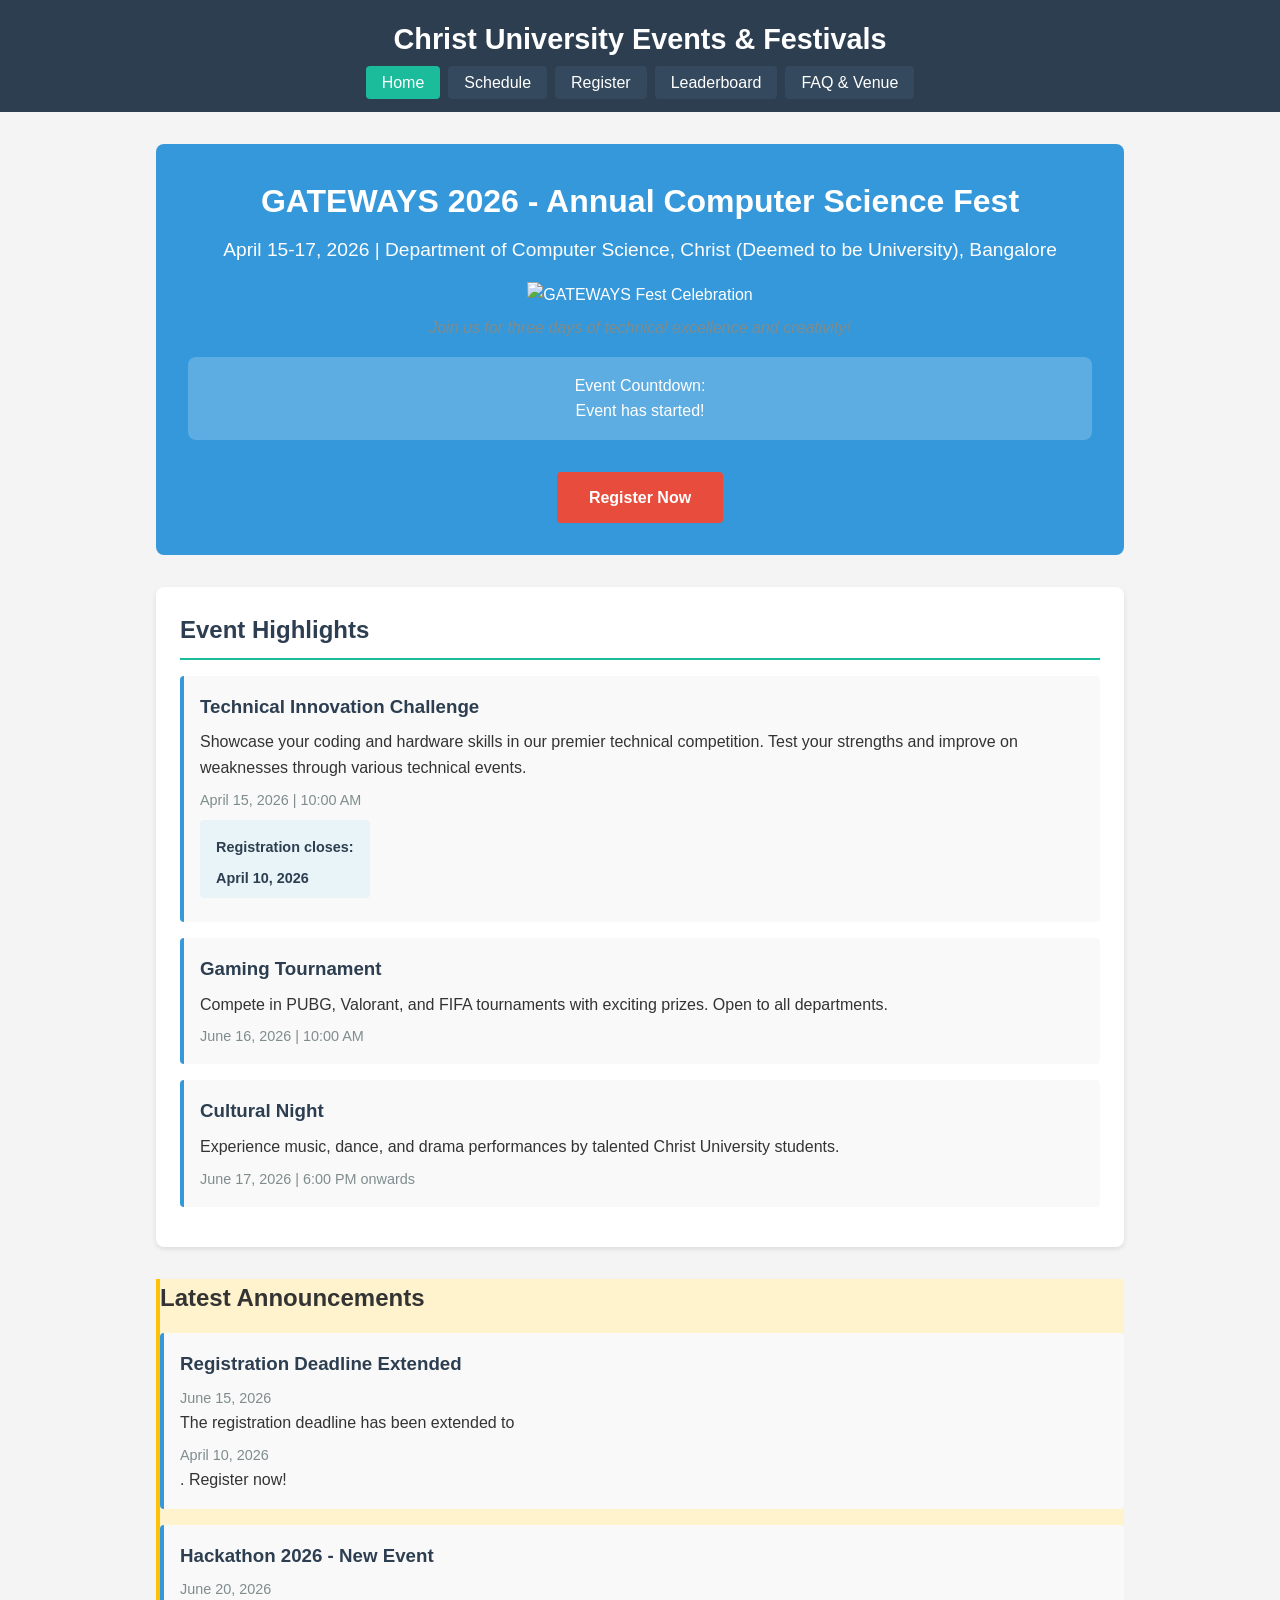
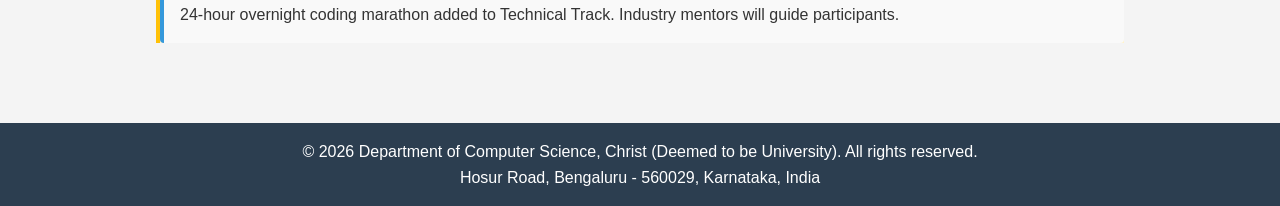
==== index.html @ 2c866b2e "added files for the website" ====
<!DOCTYPE html>
<html lang="en">
<head>
    <meta charset="UTF-8">
    <meta name="viewport" content="width=device-width, initial-scale=1.0">
    <title>Christ University Events - Home</title>
    <link rel="stylesheet" href="styles.css">
</head>
<body>
    <header>
        <h1>Christ University Events &amp; Festivals</h1>
        <nav>
            <ul>
                <li><a href="index.html" class="active">Home</a></li>
                <li><a href="schedule.html">Schedule</a></li>
                <li><a href="register.html">Register</a></li>
                <li><a href="leaderboard.html">Leaderboard</a></li>
                <li><a href="faq-venue.html">FAQ & Venue</a></li>
            </ul>
        </nav>
    </header>

    <main>
        <section class="hero">
            <h2>GATEWAYS 2026 - Annual Computer Science Fest</h2>
            <p class="event-date">
                <time datetime="2026-04-15">April 15-17, 2026</time>
                | Department of Computer Science, Christ (Deemed to be University), Bangalore
            </p>
            <figure>
                <img src="placeholder-hero.jpg" alt="GATEWAYS Fest Celebration">
                <figcaption>Join us for three days of technical excellence and creativity!</figcaption>
            </figure>
            <div class="countdown-container">
                <p>Event Countdown:</p>
                <time id="event-countdown" datetime="2026-04-15T09:00:00">
                    <span class="days-display">0</span> days
                    <span class="hours-display">0</span> hours
                    <span class="minutes-display">0</span> minutes
                    <span class="seconds-display">0</span> seconds
                </time>
            </div>
            <a href="register.html" class="cta-button">Register Now</a>
        </section>

        <section class="highlights">
            <h2>Event Highlights</h2>
            <article>
                <h3>Technical Innovation Challenge</h3>
                <p>Showcase your coding and hardware skills in our premier technical competition. Test your strengths and improve on weaknesses through various technical events.</p>
                <time datetime="2026-04-15T10:00">April 15, 2026 | 10:00 AM</time>
                <div class="countdown-inline">
                    <time datetime="2026-04-15T10:00">Registration closes: <time datetime="2026-04-10">April 10, 2026</time></time>
                </div>
            </article>
            <article>
                <h3>Gaming Tournament</h3>
                <p>Compete in PUBG, Valorant, and FIFA tournaments with exciting prizes. Open to all departments.</p>
                <time datetime="2026-06-16T10:00">June 16, 2026 | 10:00 AM</time>
            </article>
            <article>
                <h3>Cultural Night</h3>
                <p>Experience music, dance, and drama performances by talented Christ University students.</p>
                <time datetime="2026-06-17T18:00">June 17, 2026 | 6:00 PM onwards</time>
            </article>
        </section>

        <aside class="announcements">
            <h2>Latest Announcements</h2>
            <article>
                <h3>Registration Deadline Extended</h3>
                <time datetime="2026-06-25">June 15, 2026</time>
                <p>The registration deadline has been extended to <time datetime="2026-04-10">April 10, 2026</time>. Register now!</p>
            </article>
            <article>
                <h3>Hackathon 2026 - New Event</h3>
                <time datetime="2026-03-20">June 20, 2026</time>
                <p>24-hour overnight coding marathon added to Technical Track. Industry mentors will guide participants.</p>
            </article>
        </aside>
    </main>

    <footer>
        <p>&copy; 2026 Department of Computer Science, Christ (Deemed to be University). All rights reserved.</p>
        <p>Hosur Road, Bengaluru - 560029, Karnataka, India</p>
    </footer>

    <script>
        const countdownDate = new Date("2026-04-15T09:00:00").getTime();
        const countdownElement = document.getElementById("event-countdown");
        
        function updateCountdown() {
            const now = new Date().getTime();
            const distance = countdownDate - now;
            
            if (distance > 0) {
                const days = Math.floor(distance / (1000 * 60 * 60 * 24));
                const hours = Math.floor((distance % (1000 * 60 * 60 * 24)) / (1000 * 60 * 60));
                const minutes = Math.floor((distance % (1000 * 60 * 60)) / (1000 * 60));
                const seconds = Math.floor((distance % (1000 * 60)) / 1000);
                
                countdownElement.querySelector(".days-display").textContent = days;
                countdownElement.querySelector(".hours-display").textContent = hours;
                countdownElement.querySelector(".minutes-display").textContent = minutes;
                countdownElement.querySelector(".seconds-display").textContent = seconds;
            } else {
                countdownElement.innerHTML = "Event has started!";
            }
        }
        
        updateCountdown();
        setInterval(updateCountdown, 1000);
    </script>
</body>
</html>
---- styles.css ----
/* Global Reset */
* {
    box-sizing: border-box;
    margin: 0;
    padding: 0;
}

/* Base Styles */
body {
    font-family: Arial, Helvetica, sans-serif;
    line-height: 1.6;
    color: #333;
    background-color: #f4f4f4;
}

/* Header Styles */
header {
    background-color: #2c3e50;
    color: #fff;
    padding: 1rem;
    text-align: center;
}

header h1 {
    margin-bottom: 0.5rem;
    font-size: 1.8rem;
}

/* Navigation Bar */
nav ul {
    list-style: none;
    display: flex;
    flex-wrap: wrap;
    justify-content: center;
    gap: 0.5rem;
}

nav a {
    color: #fff;
    text-decoration: none;
    padding: 0.5rem 1rem;
    background-color: #34495e;
    border-radius: 4px;
    transition: background-color 0.3s;
}

nav a:hover,
nav a.active {
    background-color: #1abc9c;
}

/* Main Content */
main {
    max-width: 1000px;
    margin: 2rem auto;
    padding: 0 1rem;
}

/* Hero Section */
.hero {
    background-color: #3498db;
    color: #fff;
    padding: 2rem;
    text-align: center;
    border-radius: 8px;
    margin-bottom: 2rem;
}

.hero h2 {
    font-size: 2rem;
    margin-bottom: 0.5rem;
}

.hero .event-date {
    font-size: 1.2rem;
    margin-bottom: 1rem;
}

.hero figure {
    margin: 1rem 0;
}

.hero figcaption {
    font-style: italic;
    margin-top: 0.5rem;
}

.countdown-container {
    background-color: rgba(255, 255, 255, 0.2);
    padding: 1rem;
    border-radius: 8px;
    margin: 1rem 0;
}

.countdown-inline {
    background-color: #e8f4f8;
    padding: 0.5rem 1rem;
    border-radius: 4px;
    margin: 0.5rem 0;
    display: inline-block;
}

.countdown-inline time {
    font-weight: bold;
    color: #2c3e50;
}

.countdown-inline .days,
.countdown-inline .hours,
.countdown-inline .minutes,
.countdown-inline .seconds {
    font-weight: bold;
    color: #e74c3c;
}

.cta-button {
    display: inline-block;
    background-color: #e74c3c;
    color: #fff;
    padding: 0.8rem 2rem;
    text-decoration: none;
    border-radius: 4px;
    font-weight: bold;
    margin-top: 1rem;
}

.cta-button:hover {
    background-color: #c0392b;
}

/* Highlights Section */
.highlights,
.track,
.leaderboard-section,
.faq-section,
.venue-section {
    background-color: #fff;
    padding: 1.5rem;
    margin-bottom: 2rem;
    border-radius: 8px;
    box-shadow: 0 2px 5px rgba(0, 0, 0, 0.1);
}

.highlights h2,
.track h2,
.leaderboard-section h3,
.faq-section h2,
.venue-section h2 {
    color: #2c3e50;
    margin-bottom: 1rem;
    border-bottom: 2px solid #1abc9c;
    padding-bottom: 0.5rem;
}

.track h2 {
    margin-top: 1rem;
}

.track:first-of-type h2 {
    margin-top: 0;
}

article {
    background-color: #f9f9f9;
    padding: 1rem;
    margin: 1rem 0;
    border-left: 4px solid #3498db;
    border-radius: 4px;
}

article h3 {
    color: #2c3e50;
    margin-bottom: 0.5rem;
}

article time {
    display: block;
    color: #7f8c8d;
    font-size: 0.9rem;
    margin-top: 0.5rem;
}

/* Progress/Meter Styles */
.progress-container {
    margin-top: 1rem;
}

.progress-container label,
.progress-container data {
    display: block;
    margin-bottom: 0.25rem;
}

/* Announcements Sidebar */
.announcements {
    background-color: #fff3cd;
    border-left: 4px solid #ffc107;
}

/* Registration Form */
.registration-form {
    background-color: #fff;
    padding: 2rem;
    border-radius: 8px;
    box-shadow: 0 2px 5px rgba(0, 0, 0, 0.1);
}

fieldset {
    border: 1px solid #ddd;
    border-radius: 4px;
    padding: 1.5rem;
    margin-bottom: 1.5rem;
}

legend {
    font-weight: bold;
    color: #2c3e50;
    padding: 0 0.5rem;
}

.form-group {
    margin-bottom: 1rem;
}

.form-group label {
    display: block;
    margin-bottom: 0.3rem;
    font-weight: bold;
}

.form-group input,
.form-group select,
.form-group textarea {
    width: 100%;
    padding: 0.5rem;
    border: 1px solid #ddd;
    border-radius: 4px;
    font-family: inherit;
}

.form-group input:focus,
.form-group select:focus,
.form-group textarea:focus {
    outline: none;
    border-color: #3498db;
}

.checkbox-group {
    display: flex;
    flex-wrap: wrap;
    gap: 1rem;
    align-items: center;
}

.checkbox-group input[type="checkbox"] {
    width: auto;
}

.checkbox-group label {
    margin-bottom: 0;
    font-weight: normal;
}

.form-actions {
    display: flex;
    gap: 1rem;
    justify-content: flex-start;
}

.form-actions button {
    padding: 0.6rem 1.5rem;
    border: none;
    border-radius: 4px;
    cursor: pointer;
    font-weight: bold;
}

.form-actions button[type="submit"] {
    background-color: #27ae60;
    color: #fff;
}

.form-actions button[type="reset"] {
    background-color: #95a5a6;
    color: #fff;
}

.form-actions button:hover {
    opacity: 0.9;
}

/* Tables */
table {
    width: 100%;
    border-collapse: collapse;
    margin: 1rem 0;
}

thead {
    background-color: #2c3e50;
    color: #fff;
}

th,
td {
    padding: 0.75rem;
    text-align: left;
    border: 1px solid #ddd;
}

tbody tr:nth-child(even) {
    background-color: #f9f9f9;
}

tbody tr:hover {
    background-color: #f1f1f1;
}

tfoot {
    background-color: #ecf0f1;
    font-weight: bold;
}

/* FAQ Section */
details {
    border: 1px solid #ddd;
    border-radius: 4px;
    padding: 1rem;
    margin: 0.5rem 0;
    background-color: #f9f9f9;
}

summary {
    font-weight: bold;
    color: #2c3e50;
    cursor: pointer;
}

summary:hover {
    color: #3498db;
}

details[open] summary {
    color: #3498db;
}

details article {
    margin-top: 0.5rem;
    padding: 0;
    border: none;
    background-color: transparent;
}

/* Venue Section */
.venue-section address {
    background-color: #e8f4f8;
    padding: 1rem;
    border-radius: 4px;
    margin: 1rem 0;
}

.venue-section iframe {
    width: 100%;
    border-radius: 4px;
    margin: 1rem 0;
}

figure {
    margin: 1rem 0;
}

figcaption {
    font-style: italic;
    color: #7f8c8d;
    margin-top: 0.5rem;
}

/* Dialog Styles */
dialog {
    border: none;
    border-radius: 8px;
    padding: 2rem;
    box-shadow: 0 4px 10px rgba(0, 0, 0, 0.3);
}

dialog button {
    margin-top: 1rem;
    padding: 0.5rem 1rem;
    background-color: #3498db;
    color: #fff;
    border: none;
    border-radius: 4px;
    cursor: pointer;
}

/* Footer */
footer {
    background-color: #2c3e50;
    color: #fff;
    text-align: center;
    padding: 1rem;
    margin-top: 2rem;
}

/* Responsive Design */
@media (max-width: 768px) {
    nav ul {
        flex-direction: column;
        align-items: center;
    }

    .hero h2 {
        font-size: 1.5rem;
    }

    .form-actions {
        flex-direction: column;
    }

    .countdown-container time {
        font-size: 1.2rem;
    }
}

/* Full page layout */
html, body {
    min-height: 100%;
}

body {
    display: flex;
    flex-direction: column;
}

main {
    flex: 1;
}

/* Utility Classes */
.container {
    max-width: 1000px;
    margin: 0 auto;
    padding: 0 1rem;
}
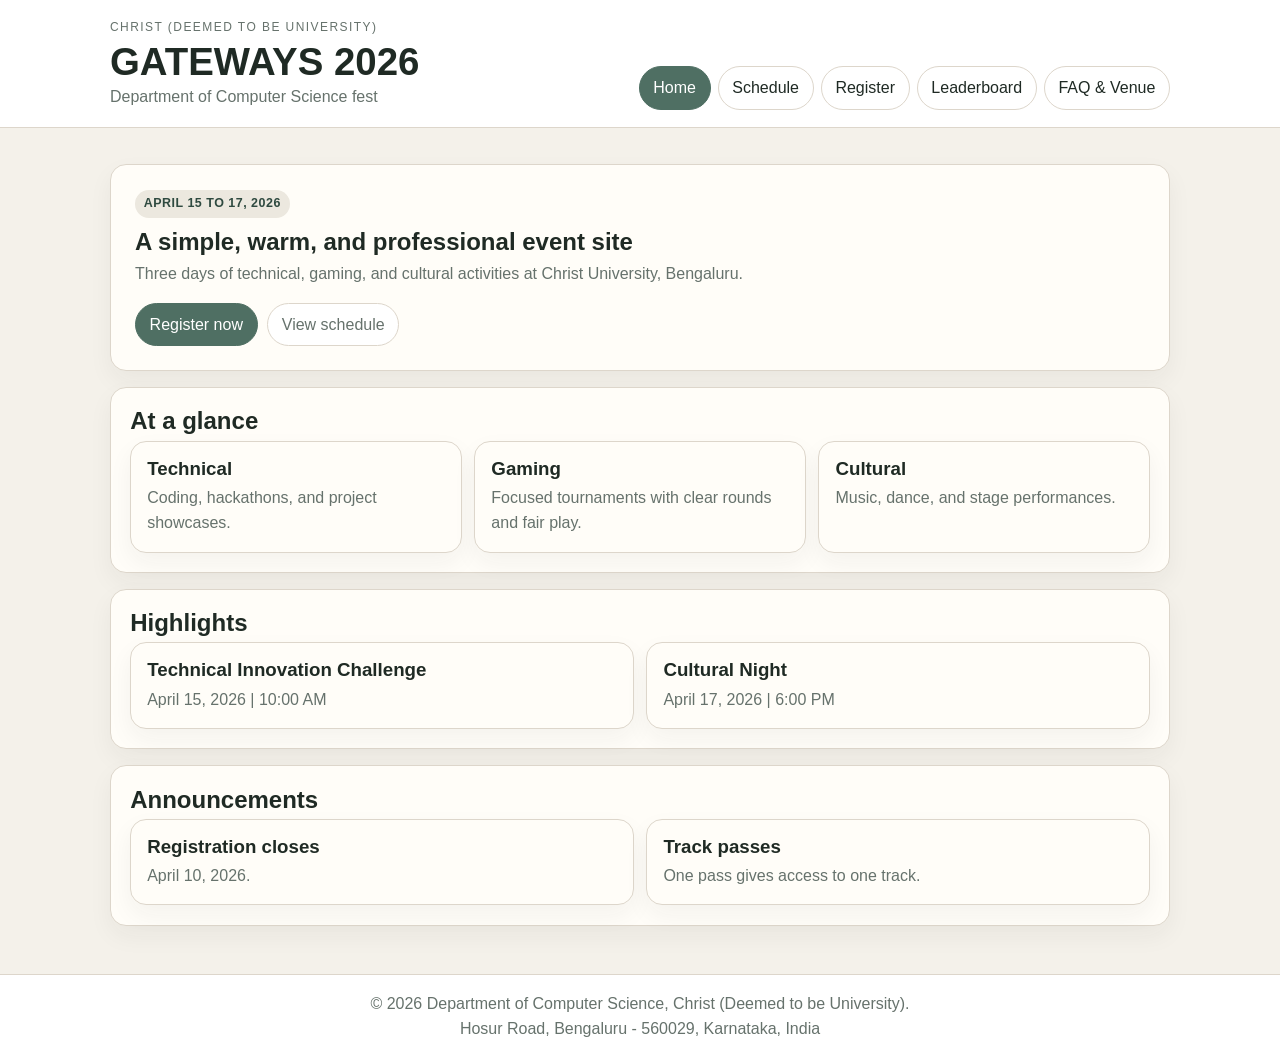
==== commit f3b04086: "updated the website making it look more minimalist" ====
--- a/index.html
+++ b/index.html
@@ -1,115 +1,64 @@
-<!DOCTYPE html>
+<!doctype html>
 <html lang="en">
 <head>
-    <meta charset="UTF-8">
-    <meta name="viewport" content="width=device-width, initial-scale=1.0">
-    <title>Christ University Events - Home</title>
-    <link rel="stylesheet" href="styles.css">
+  <meta charset="UTF-8" />
+  <meta name="viewport" content="width=device-width, initial-scale=1.0" />
+  <title>Christ University Events - Home</title>
+  <link rel="stylesheet" href="styles.css" />
 </head>
 <body>
-    <header>
-        <h1>Christ University Events &amp; Festivals</h1>
-        <nav>
-            <ul>
-                <li><a href="index.html" class="active">Home</a></li>
-                <li><a href="schedule.html">Schedule</a></li>
-                <li><a href="register.html">Register</a></li>
-                <li><a href="leaderboard.html">Leaderboard</a></li>
-                <li><a href="faq-venue.html">FAQ & Venue</a></li>
-            </ul>
-        </nav>
-    </header>
+  <header class="site-header">
+    <div class="wrap top">
+      <div>
+        <p class="eyebrow">Christ (Deemed to be University)</p>
+        <h1>GATEWAYS 2026</h1>
+        <p class="sub">Department of Computer Science fest</p>
+      </div>
+      <nav class="nav">
+        <a class="active" href="index.html">Home</a><a href="schedule.html">Schedule</a><a href="register.html">Register</a><a href="leaderboard.html">Leaderboard</a><a href="faq-venue.html">FAQ &amp; Venue</a>
+      </nav>
+    </div>
+  </header>
 
-    <main>
-        <section class="hero">
-            <h2>GATEWAYS 2026 - Annual Computer Science Fest</h2>
-            <p class="event-date">
-                <time datetime="2026-04-15">April 15-17, 2026</time>
-                | Department of Computer Science, Christ (Deemed to be University), Bangalore
-            </p>
-            <figure>
-                <img src="placeholder-hero.jpg" alt="GATEWAYS Fest Celebration">
-                <figcaption>Join us for three days of technical excellence and creativity!</figcaption>
-            </figure>
-            <div class="countdown-container">
-                <p>Event Countdown:</p>
-                <time id="event-countdown" datetime="2026-04-15T09:00:00">
-                    <span class="days-display">0</span> days
-                    <span class="hours-display">0</span> hours
-                    <span class="minutes-display">0</span> minutes
-                    <span class="seconds-display">0</span> seconds
-                </time>
-            </div>
-            <a href="register.html" class="cta-button">Register Now</a>
-        </section>
+  <main class="wrap">
+    <section class="hero section">
+      <span class="tag">April 15 to 17, 2026</span>
+      <h2>A simple, warm, and professional event site</h2>
+      <p>Three days of technical, gaming, and cultural activities at Christ University, Bengaluru.</p>
+      <p class="actions"><a class="btn primary" href="register.html">Register now</a><a class="btn" href="schedule.html">View schedule</a></p>
+    </section>
 
-        <section class="highlights">
-            <h2>Event Highlights</h2>
-            <article>
-                <h3>Technical Innovation Challenge</h3>
-                <p>Showcase your coding and hardware skills in our premier technical competition. Test your strengths and improve on weaknesses through various technical events.</p>
-                <time datetime="2026-04-15T10:00">April 15, 2026 | 10:00 AM</time>
-                <div class="countdown-inline">
-                    <time datetime="2026-04-15T10:00">Registration closes: <time datetime="2026-04-10">April 10, 2026</time></time>
-                </div>
-            </article>
-            <article>
-                <h3>Gaming Tournament</h3>
-                <p>Compete in PUBG, Valorant, and FIFA tournaments with exciting prizes. Open to all departments.</p>
-                <time datetime="2026-06-16T10:00">June 16, 2026 | 10:00 AM</time>
-            </article>
-            <article>
-                <h3>Cultural Night</h3>
-                <p>Experience music, dance, and drama performances by talented Christ University students.</p>
-                <time datetime="2026-06-17T18:00">June 17, 2026 | 6:00 PM onwards</time>
-            </article>
-        </section>
+    <section class="section">
+      <h2>At a glance</h2>
+      <div class="grid">
+        <article class="card"><h3>Technical</h3><p>Coding, hackathons, and project showcases.</p></article>
+        <article class="card"><h3>Gaming</h3><p>Focused tournaments with clear rounds and fair play.</p></article>
+        <article class="card"><h3>Cultural</h3><p>Music, dance, and stage performances.</p></article>
+      </div>
+    </section>
 
-        <aside class="announcements">
-            <h2>Latest Announcements</h2>
-            <article>
-                <h3>Registration Deadline Extended</h3>
-                <time datetime="2026-06-25">June 15, 2026</time>
-                <p>The registration deadline has been extended to <time datetime="2026-04-10">April 10, 2026</time>. Register now!</p>
-            </article>
-            <article>
-                <h3>Hackathon 2026 - New Event</h3>
-                <time datetime="2026-03-20">June 20, 2026</time>
-                <p>24-hour overnight coding marathon added to Technical Track. Industry mentors will guide participants.</p>
-            </article>
-        </aside>
-    </main>
+    <section class="section">
+      <h2>Highlights</h2>
+      <div class="grid">
+        <article class="card"><h3>Technical Innovation Challenge</h3><p>April 15, 2026 | 10:00 AM</p></article>
+        <article class="card"><h3>Cultural Night</h3><p>April 17, 2026 | 6:00 PM</p></article>
+      </div>
+    </section>
 
-    <footer>
-        <p>&copy; 2026 Department of Computer Science, Christ (Deemed to be University). All rights reserved.</p>
-        <p>Hosur Road, Bengaluru - 560029, Karnataka, India</p>
-    </footer>
+    <section class="section">
+      <h2>Announcements</h2>
+      <div class="grid">
+        <article class="card"><h3>Registration closes</h3><p>April 10, 2026.</p></article>
+        <article class="card"><h3>Track passes</h3><p>One pass gives access to one track.</p></article>
+      </div>
+    </section>
+  </main>
 
-    <script>
-        const countdownDate = new Date("2026-04-15T09:00:00").getTime();
-        const countdownElement = document.getElementById("event-countdown");
-        
-        function updateCountdown() {
-            const now = new Date().getTime();
-            const distance = countdownDate - now;
-            
-            if (distance > 0) {
-                const days = Math.floor(distance / (1000 * 60 * 60 * 24));
-                const hours = Math.floor((distance % (1000 * 60 * 60 * 24)) / (1000 * 60 * 60));
-                const minutes = Math.floor((distance % (1000 * 60 * 60)) / (1000 * 60));
-                const seconds = Math.floor((distance % (1000 * 60)) / 1000);
-                
-                countdownElement.querySelector(".days-display").textContent = days;
-                countdownElement.querySelector(".hours-display").textContent = hours;
-                countdownElement.querySelector(".minutes-display").textContent = minutes;
-                countdownElement.querySelector(".seconds-display").textContent = seconds;
-            } else {
-                countdownElement.innerHTML = "Event has started!";
-            }
-        }
-        
-        updateCountdown();
-        setInterval(updateCountdown, 1000);
-    </script>
+  <footer class="site-footer">
+    <div class="wrap">
+      <p>&copy; 2026 Department of Computer Science, Christ (Deemed to be University).</p>
+      <p>Hosur Road, Bengaluru - 560029, Karnataka, India</p>
+    </div>
+  </footer>
 </body>
-</html>+</html>
--- a/styles.css
+++ b/styles.css
@@ -1,444 +1,49 @@
-/* Global Reset */
-* {
-    box-sizing: border-box;
-    margin: 0;
-    padding: 0;
+:root{
+  --bg:#f4f1ea;
+  --card:#fffdf8;
+  --text:#1f2a24;
+  --muted:#66726c;
+  --line:#ddd6cb;
+  --accent:#4f6f63;
+  --accent2:#2f4a40;
 }
-
-/* Base Styles */
-body {
-    font-family: Arial, Helvetica, sans-serif;
-    line-height: 1.6;
-    color: #333;
-    background-color: #f4f4f4;
-}
-
-/* Header Styles */
-header {
-    background-color: #2c3e50;
-    color: #fff;
-    padding: 1rem;
-    text-align: center;
-}
-
-header h1 {
-    margin-bottom: 0.5rem;
-    font-size: 1.8rem;
-}
-
-/* Navigation Bar */
-nav ul {
-    list-style: none;
-    display: flex;
-    flex-wrap: wrap;
-    justify-content: center;
-    gap: 0.5rem;
-}
-
-nav a {
-    color: #fff;
-    text-decoration: none;
-    padding: 0.5rem 1rem;
-    background-color: #34495e;
-    border-radius: 4px;
-    transition: background-color 0.3s;
-}
-
-nav a:hover,
-nav a.active {
-    background-color: #1abc9c;
-}
-
-/* Main Content */
-main {
-    max-width: 1000px;
-    margin: 2rem auto;
-    padding: 0 1rem;
-}
-
-/* Hero Section */
-.hero {
-    background-color: #3498db;
-    color: #fff;
-    padding: 2rem;
-    text-align: center;
-    border-radius: 8px;
-    margin-bottom: 2rem;
-}
-
-.hero h2 {
-    font-size: 2rem;
-    margin-bottom: 0.5rem;
-}
-
-.hero .event-date {
-    font-size: 1.2rem;
-    margin-bottom: 1rem;
-}
-
-.hero figure {
-    margin: 1rem 0;
-}
-
-.hero figcaption {
-    font-style: italic;
-    margin-top: 0.5rem;
-}
-
-.countdown-container {
-    background-color: rgba(255, 255, 255, 0.2);
-    padding: 1rem;
-    border-radius: 8px;
-    margin: 1rem 0;
-}
-
-.countdown-inline {
-    background-color: #e8f4f8;
-    padding: 0.5rem 1rem;
-    border-radius: 4px;
-    margin: 0.5rem 0;
-    display: inline-block;
-}
-
-.countdown-inline time {
-    font-weight: bold;
-    color: #2c3e50;
-}
-
-.countdown-inline .days,
-.countdown-inline .hours,
-.countdown-inline .minutes,
-.countdown-inline .seconds {
-    font-weight: bold;
-    color: #e74c3c;
-}
-
-.cta-button {
-    display: inline-block;
-    background-color: #e74c3c;
-    color: #fff;
-    padding: 0.8rem 2rem;
-    text-decoration: none;
-    border-radius: 4px;
-    font-weight: bold;
-    margin-top: 1rem;
-}
-
-.cta-button:hover {
-    background-color: #c0392b;
-}
-
-/* Highlights Section */
-.highlights,
-.track,
-.leaderboard-section,
-.faq-section,
-.venue-section {
-    background-color: #fff;
-    padding: 1.5rem;
-    margin-bottom: 2rem;
-    border-radius: 8px;
-    box-shadow: 0 2px 5px rgba(0, 0, 0, 0.1);
-}
-
-.highlights h2,
-.track h2,
-.leaderboard-section h3,
-.faq-section h2,
-.venue-section h2 {
-    color: #2c3e50;
-    margin-bottom: 1rem;
-    border-bottom: 2px solid #1abc9c;
-    padding-bottom: 0.5rem;
-}
-
-.track h2 {
-    margin-top: 1rem;
-}
-
-.track:first-of-type h2 {
-    margin-top: 0;
-}
-
-article {
-    background-color: #f9f9f9;
-    padding: 1rem;
-    margin: 1rem 0;
-    border-left: 4px solid #3498db;
-    border-radius: 4px;
-}
-
-article h3 {
-    color: #2c3e50;
-    margin-bottom: 0.5rem;
-}
-
-article time {
-    display: block;
-    color: #7f8c8d;
-    font-size: 0.9rem;
-    margin-top: 0.5rem;
-}
-
-/* Progress/Meter Styles */
-.progress-container {
-    margin-top: 1rem;
-}
-
-.progress-container label,
-.progress-container data {
-    display: block;
-    margin-bottom: 0.25rem;
-}
-
-/* Announcements Sidebar */
-.announcements {
-    background-color: #fff3cd;
-    border-left: 4px solid #ffc107;
-}
-
-/* Registration Form */
-.registration-form {
-    background-color: #fff;
-    padding: 2rem;
-    border-radius: 8px;
-    box-shadow: 0 2px 5px rgba(0, 0, 0, 0.1);
-}
-
-fieldset {
-    border: 1px solid #ddd;
-    border-radius: 4px;
-    padding: 1.5rem;
-    margin-bottom: 1.5rem;
-}
-
-legend {
-    font-weight: bold;
-    color: #2c3e50;
-    padding: 0 0.5rem;
-}
-
-.form-group {
-    margin-bottom: 1rem;
-}
-
-.form-group label {
-    display: block;
-    margin-bottom: 0.3rem;
-    font-weight: bold;
-}
-
-.form-group input,
-.form-group select,
-.form-group textarea {
-    width: 100%;
-    padding: 0.5rem;
-    border: 1px solid #ddd;
-    border-radius: 4px;
-    font-family: inherit;
-}
-
-.form-group input:focus,
-.form-group select:focus,
-.form-group textarea:focus {
-    outline: none;
-    border-color: #3498db;
-}
-
-.checkbox-group {
-    display: flex;
-    flex-wrap: wrap;
-    gap: 1rem;
-    align-items: center;
-}
-
-.checkbox-group input[type="checkbox"] {
-    width: auto;
-}
-
-.checkbox-group label {
-    margin-bottom: 0;
-    font-weight: normal;
-}
-
-.form-actions {
-    display: flex;
-    gap: 1rem;
-    justify-content: flex-start;
-}
-
-.form-actions button {
-    padding: 0.6rem 1.5rem;
-    border: none;
-    border-radius: 4px;
-    cursor: pointer;
-    font-weight: bold;
-}
-
-.form-actions button[type="submit"] {
-    background-color: #27ae60;
-    color: #fff;
-}
-
-.form-actions button[type="reset"] {
-    background-color: #95a5a6;
-    color: #fff;
-}
-
-.form-actions button:hover {
-    opacity: 0.9;
-}
-
-/* Tables */
-table {
-    width: 100%;
-    border-collapse: collapse;
-    margin: 1rem 0;
-}
-
-thead {
-    background-color: #2c3e50;
-    color: #fff;
-}
-
-th,
-td {
-    padding: 0.75rem;
-    text-align: left;
-    border: 1px solid #ddd;
-}
-
-tbody tr:nth-child(even) {
-    background-color: #f9f9f9;
-}
-
-tbody tr:hover {
-    background-color: #f1f1f1;
-}
-
-tfoot {
-    background-color: #ecf0f1;
-    font-weight: bold;
-}
-
-/* FAQ Section */
-details {
-    border: 1px solid #ddd;
-    border-radius: 4px;
-    padding: 1rem;
-    margin: 0.5rem 0;
-    background-color: #f9f9f9;
-}
-
-summary {
-    font-weight: bold;
-    color: #2c3e50;
-    cursor: pointer;
-}
-
-summary:hover {
-    color: #3498db;
-}
-
-details[open] summary {
-    color: #3498db;
-}
-
-details article {
-    margin-top: 0.5rem;
-    padding: 0;
-    border: none;
-    background-color: transparent;
-}
-
-/* Venue Section */
-.venue-section address {
-    background-color: #e8f4f8;
-    padding: 1rem;
-    border-radius: 4px;
-    margin: 1rem 0;
-}
-
-.venue-section iframe {
-    width: 100%;
-    border-radius: 4px;
-    margin: 1rem 0;
-}
-
-figure {
-    margin: 1rem 0;
-}
-
-figcaption {
-    font-style: italic;
-    color: #7f8c8d;
-    margin-top: 0.5rem;
-}
-
-/* Dialog Styles */
-dialog {
-    border: none;
-    border-radius: 8px;
-    padding: 2rem;
-    box-shadow: 0 4px 10px rgba(0, 0, 0, 0.3);
-}
-
-dialog button {
-    margin-top: 1rem;
-    padding: 0.5rem 1rem;
-    background-color: #3498db;
-    color: #fff;
-    border: none;
-    border-radius: 4px;
-    cursor: pointer;
-}
-
-/* Footer */
-footer {
-    background-color: #2c3e50;
-    color: #fff;
-    text-align: center;
-    padding: 1rem;
-    margin-top: 2rem;
-}
-
-/* Responsive Design */
-@media (max-width: 768px) {
-    nav ul {
-        flex-direction: column;
-        align-items: center;
-    }
-
-    .hero h2 {
-        font-size: 1.5rem;
-    }
-
-    .form-actions {
-        flex-direction: column;
-    }
-
-    .countdown-container time {
-        font-size: 1.2rem;
-    }
-}
-
-/* Full page layout */
-html, body {
-    min-height: 100%;
-}
-
-body {
-    display: flex;
-    flex-direction: column;
-}
-
-main {
-    flex: 1;
-}
-
-/* Utility Classes */
-.container {
-    max-width: 1000px;
-    margin: 0 auto;
-    padding: 0 1rem;
-}+*{box-sizing:border-box;margin:0;padding:0}
+body{min-height:100vh;display:flex;flex-direction:column;font:16px/1.6 "Segoe UI",Arial,sans-serif;color:var(--text);background:var(--bg)}
+a{color:inherit;text-decoration:none}
+button,input,select,textarea{font:inherit}
+.wrap{width:min(1060px,calc(100% - 2rem));margin:auto}
+.site-header,.site-footer{background:#fff;border-color:var(--line)}
+.site-header{border-bottom:1px solid var(--line)}
+.site-footer{border-top:1px solid var(--line);margin-top:auto}
+.top{display:flex;justify-content:space-between;gap:1rem;align-items:end;padding:1.1rem 0;flex-wrap:wrap}
+h1,h2,h3{line-height:1.15}
+.eyebrow,.sub,.detail-body,p{color:var(--muted)}
+.eyebrow{font-size:.75rem;letter-spacing:.12em;text-transform:uppercase;margin-bottom:.2rem}
+h1{font-size:clamp(1.7rem,3vw,2.5rem)}
+.nav{display:flex;flex-wrap:wrap;gap:.45rem}
+.nav a,.btn{border:1px solid var(--line);border-radius:999px;padding:.5rem .85rem;background:#fff}
+.nav .active,.btn.primary{background:var(--accent);border-color:var(--accent);color:#fff}
+main{padding:1.25rem 0 2rem}
+.section,.card,details{background:var(--card);border:1px solid var(--line);border-radius:16px;box-shadow:0 10px 24px rgba(31,42,36,.05)}
+.section{padding:1.2rem;margin:1rem 0}
+.hero{padding:1.5rem}
+.tag{display:inline-block;margin-bottom:.6rem;padding:.25rem .55rem;border-radius:999px;background:#ece8df;color:var(--accent2);font-size:.78rem;font-weight:700;letter-spacing:.04em;text-transform:uppercase}
+.actions{display:flex;flex-wrap:wrap;gap:.6rem;margin-top:1rem}
+.grid{display:grid;gap:.8rem;grid-template-columns:repeat(auto-fit,minmax(190px,1fr))}
+.card{padding:1rem}
+.card h3,.section h2{margin-bottom:.35rem}
+.table-wrap{overflow:auto;padding:0}
+table{width:100%;border-collapse:collapse;min-width:620px}
+th,td{padding:.85rem 1rem;text-align:left;border-bottom:1px solid var(--line)}
+th{background:#f7f4ee}
+fieldset{border:1px solid var(--line);border-radius:14px;padding:1rem;margin-bottom:.9rem}
+legend{padding:0 .35rem;font-weight:700}
+label{display:block;margin:.55rem 0 .25rem;font-weight:600}
+input,select,textarea{width:100%;padding:.75rem .85rem;border:1px solid var(--line);border-radius:12px;background:#fff;color:var(--text)}
+textarea{min-height:120px;resize:vertical}
+details{padding:0;margin-bottom:.7rem}
+summary{cursor:pointer;padding:1rem;font-weight:700}
+details[open] summary{border-bottom:1px solid var(--line)}
+.detail-body{padding:0 1rem 1rem}
+.site-footer{padding:1rem 0;text-align:center}
+@media (max-width:720px){.top{align-items:flex-start}table{min-width:520px}}
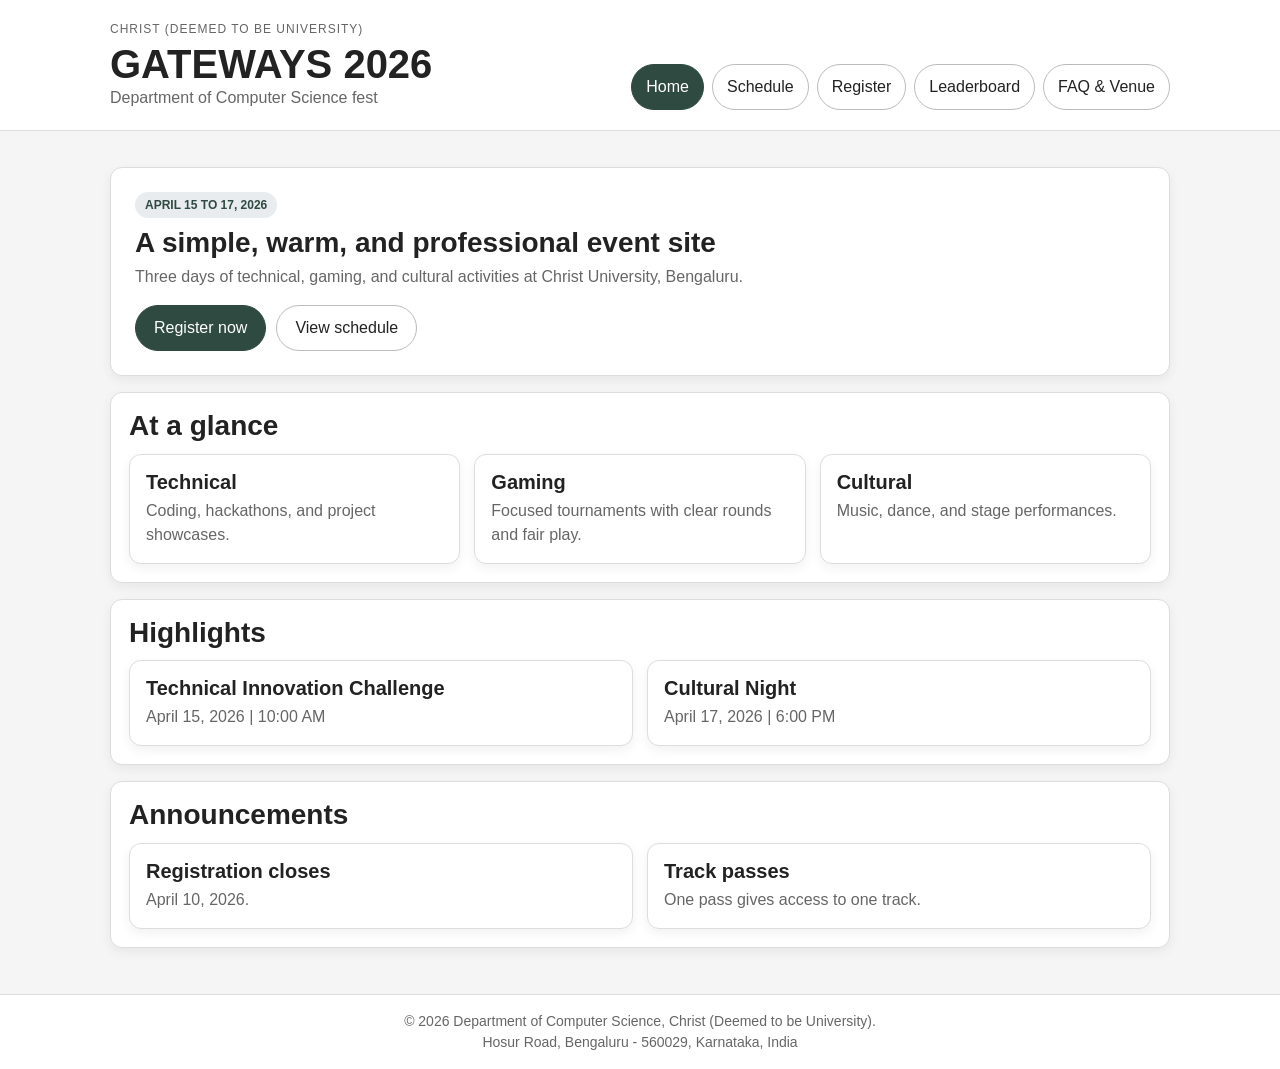
==== commit 02189d32: "changed to SPA" ====
--- a/index.html
+++ b/index.html
@@ -3,10 +3,11 @@
 <head>
   <meta charset="UTF-8" />
   <meta name="viewport" content="width=device-width, initial-scale=1.0" />
-  <title>Christ University Events - Home</title>
+  <title>GATEWAYS 2026 — Christ University CS Fest</title>
   <link rel="stylesheet" href="styles.css" />
 </head>
 <body>
+
   <header class="site-header">
     <div class="wrap top">
       <div>
@@ -14,44 +15,203 @@
         <h1>GATEWAYS 2026</h1>
         <p class="sub">Department of Computer Science fest</p>
       </div>
-      <nav class="nav">
-        <a class="active" href="index.html">Home</a><a href="schedule.html">Schedule</a><a href="register.html">Register</a><a href="leaderboard.html">Leaderboard</a><a href="faq-venue.html">FAQ &amp; Venue</a>
+      <nav class="nav" id="nav">
+        <button class="active" data-page="home">Home</button>
+        <button data-page="schedule">Schedule</button>
+        <button data-page="register">Register</button>
+        <button data-page="leaderboard">Leaderboard</button>
+        <button data-page="faq">FAQ &amp; Venue</button>
       </nav>
     </div>
   </header>
 
   <main class="wrap">
-    <section class="hero section">
-      <span class="tag">April 15 to 17, 2026</span>
-      <h2>A simple, warm, and professional event site</h2>
-      <p>Three days of technical, gaming, and cultural activities at Christ University, Bengaluru.</p>
-      <p class="actions"><a class="btn primary" href="register.html">Register now</a><a class="btn" href="schedule.html">View schedule</a></p>
-    </section>
-
-    <section class="section">
-      <h2>At a glance</h2>
-      <div class="grid">
-        <article class="card"><h3>Technical</h3><p>Coding, hackathons, and project showcases.</p></article>
-        <article class="card"><h3>Gaming</h3><p>Focused tournaments with clear rounds and fair play.</p></article>
-        <article class="card"><h3>Cultural</h3><p>Music, dance, and stage performances.</p></article>
+
+    <!-- ── HOME ── -->
+    <div class="page active" id="page-home">
+      <section class="hero section">
+        <span class="tag">April 15 to 17, 2026</span>
+        <h2>A simple, warm, and professional event site</h2>
+        <p class="muted">Three days of technical, gaming, and cultural activities at Christ University, Bengaluru.</p>
+        <p class="actions">
+          <button class="btn primary" onclick="goTo('register')">Register now</button>
+          <button class="btn" onclick="goTo('schedule')">View schedule</button>
+        </p>
+      </section>
+
+      <section class="section">
+        <h2>At a glance</h2>
+        <div class="grid" style="margin-top:12px">
+          <article class="card"><h3>Technical</h3><p>Coding, hackathons, and project showcases.</p></article>
+          <article class="card"><h3>Gaming</h3><p>Focused tournaments with clear rounds and fair play.</p></article>
+          <article class="card"><h3>Cultural</h3><p>Music, dance, and stage performances.</p></article>
+        </div>
+      </section>
+
+      <section class="section">
+        <h2>Highlights</h2>
+        <div class="grid" style="margin-top:12px">
+          <article class="card"><h3>Technical Innovation Challenge</h3><p>April 15, 2026 | 10:00 AM</p></article>
+          <article class="card"><h3>Cultural Night</h3><p>April 17, 2026 | 6:00 PM</p></article>
+        </div>
+      </section>
+
+      <section class="section">
+        <h2>Announcements</h2>
+        <div class="grid" style="margin-top:12px">
+          <article class="card"><h3>Registration closes</h3><p>April 10, 2026.</p></article>
+          <article class="card"><h3>Track passes</h3><p>One pass gives access to one track.</p></article>
+        </div>
+      </section>
+    </div>
+
+    <!-- ── SCHEDULE ── -->
+    <div class="page" id="page-schedule">
+      <section class="section">
+        <span class="tag">Event plan</span>
+        <h2>Schedule overview</h2>
+        <p class="muted">Small, clear, and easy to follow.</p>
+      </section>
+
+      <section class="section">
+        <h2>Technical</h2>
+        <div class="grid" style="margin-top:12px">
+          <article class="card"><h3>Programming Contest</h3><p>April 15 | 10:00 AM to 4:00 PM</p></article>
+          <article class="card"><h3>Hackathon 2026</h3><p>April 15 to 16 | 2:00 PM to 2:00 PM</p></article>
+          <article class="card"><h3>Project Expo</h3><p>April 16 | 11:00 AM to 3:00 PM</p></article>
+        </div>
+      </section>
+
+      <section class="section">
+        <h2>Gaming</h2>
+        <div class="grid" style="margin-top:12px">
+          <article class="card"><h3>PUBG Championship</h3><p>April 15 | 3:00 PM onwards</p></article>
+          <article class="card"><h3>FIFA Tournament</h3><p>April 16 | 10:00 AM to 12:00 PM</p></article>
+          <article class="card"><h3>Valorant Cup</h3><p>April 17 | 9:00 AM to 1:00 PM</p></article>
+        </div>
+      </section>
+
+      <section class="section">
+        <h2>Cultural</h2>
+        <div class="grid" style="margin-top:12px">
+          <article class="card"><h3>Dance Competition</h3><p>April 15 | 5:00 PM to 7:00 PM</p></article>
+          <article class="card"><h3>Music Night</h3><p>April 16 | 6:00 PM onwards</p></article>
+          <article class="card"><h3>Drama Performance</h3><p>April 17 | 5:00 PM to 7:00 PM</p></article>
+        </div>
+      </section>
+    </div>
+
+    <!-- ── REGISTER ── -->
+    <div class="page" id="page-register">
+      <section class="section">
+        <span class="tag">Registration</span>
+        <h2>Register with ease</h2>
+        <p class="muted">Registration closes on <strong>April 10, 2026</strong>.</p>
+      </section>
+
+      <section class="section">
+        <form id="reg-form" onsubmit="handleRegister(event)">
+          <fieldset>
+            <legend>Details</legend>
+            <label for="name">Full name</label>
+            <input id="name" name="name" required placeholder="e.g. Arjun Kumar" />
+            <label for="email">Email</label>
+            <input id="email" name="email" type="email" required placeholder="you@example.com" />
+            <label for="dept">Department</label>
+            <input id="dept" name="dept" required placeholder="e.g. Computer Science" />
+          </fieldset>
+          <fieldset>
+            <legend>Event</legend>
+            <label for="event">Primary event interest</label>
+            <select id="event" name="event" required>
+              <option value="">Select an event</option>
+              <option>Programming Contest</option>
+              <option>Hackathon 2026</option>
+              <option>PUBG Championship</option>
+              <option>Dance Competition</option>
+            </select>
+            <label for="note">Notes</label>
+            <textarea id="note" name="note" rows="4" placeholder="Anything we should know?"></textarea>
+          </fieldset>
+          <p class="actions">
+            <button class="btn primary" type="submit">Submit</button>
+            <button class="btn" type="reset">Reset</button>
+          </p>
+        </form>
+      </section>
+    </div>
+
+    <!-- ── LEADERBOARD ── -->
+    <div class="page" id="page-leaderboard">
+      <section class="section">
+        <span class="tag">Results</span>
+        <h2>Past winners</h2>
+        <p class="muted">A clean view of the top five from 2025.</p>
+      </section>
+
+      <section class="section table-wrap">
+        <table>
+          <thead>
+            <tr><th>Rank</th><th>Participant</th><th>Department</th><th>Points</th><th>Wins</th></tr>
+          </thead>
+          <tbody>
+            <tr><td class="rank-1">🥇 1</td><td>Arjun Kumar</td><td>Computer Science</td><td>950</td><td>3</td></tr>
+            <tr><td class="rank-2">🥈 2</td><td>Priya Sharma</td><td>Computer Applications</td><td>875</td><td>2</td></tr>
+            <tr><td class="rank-3">🥉 3</td><td>Rahul Verma</td><td>BSc Computer Science</td><td>820</td><td>2</td></tr>
+            <tr><td>4</td><td>Ananya Das</td><td>MCA - III Year</td><td>780</td><td>1</td></tr>
+            <tr><td>5</td><td>Vikram Singh</td><td>MSc Computer Science</td><td>750</td><td>1</td></tr>
+          </tbody>
+        </table>
+      </section>
+    </div>
+
+    <!-- ── FAQ & VENUE ── -->
+    <div class="page" id="page-faq">
+      <section class="section">
+        <span class="tag">Help</span>
+        <h2>Questions and venue</h2>
+        <p class="muted">Useful details in one quiet, easy-to-scan page.</p>
+      </section>
+
+      <div class="grid" style="margin: 16px 0; align-items: flex-start;">
+        <div style="flex: 1 1 300px;">
+          <details>
+            <summary>What are the registration fees?</summary>
+            <div class="detail-body"><p>Technical: ₹200 &nbsp;·&nbsp; Gaming: ₹150 &nbsp;·&nbsp; Cultural: ₹100 &nbsp;·&nbsp; All-access: ₹400.</p></div>
+          </details>
+          <details>
+            <summary>Can I register for multiple events?</summary>
+            <div class="detail-body"><p>Yes. Pick the track or event that fits you best during registration.</p></div>
+          </details>
+          <details>
+            <summary>What is the last date?</summary>
+            <div class="detail-body"><p><time datetime="2026-04-10">April 10, 2026</time>.</p></div>
+          </details>
+          <details>
+            <summary>How do I contact the organizers?</summary>
+            <div class="detail-body">
+              <p><a href="mailto:cs.fest@christuniversity.in">cs.fest@christuniversity.in</a></p>
+              <p><a href="tel:+918040129100">080-40129100</a></p>
+            </div>
+          </details>
+        </div>
+
+        <div style="flex: 1 1 280px; display: flex; flex-direction: column; gap: 14px;">
+          <div class="card">
+            <h3>Venue</h3>
+            <p style="margin-top:8px"><strong>Christ (Deemed to be University)</strong><br />Department of Computer Science<br />Hosur Road, Bengaluru - 560029</p>
+            <p class="actions">
+              <a class="btn primary" href="https://www.google.com/maps/search/?api=1&query=Christ+University+Hosur+Road+Bengaluru" target="_blank" rel="noreferrer">Open map</a>
+            </p>
+          </div>
+          <div class="card">
+            <h3>Facilities</h3>
+            <p style="margin-top:6px">Labs, seminar halls, library access, cafeteria, and Wi-Fi.</p>
+          </div>
+        </div>
       </div>
-    </section>
-
-    <section class="section">
-      <h2>Highlights</h2>
-      <div class="grid">
-        <article class="card"><h3>Technical Innovation Challenge</h3><p>April 15, 2026 | 10:00 AM</p></article>
-        <article class="card"><h3>Cultural Night</h3><p>April 17, 2026 | 6:00 PM</p></article>
-      </div>
-    </section>
-
-    <section class="section">
-      <h2>Announcements</h2>
-      <div class="grid">
-        <article class="card"><h3>Registration closes</h3><p>April 10, 2026.</p></article>
-        <article class="card"><h3>Track passes</h3><p>One pass gives access to one track.</p></article>
-      </div>
-    </section>
+    </div>
+
   </main>
 
   <footer class="site-footer">
@@ -60,5 +220,54 @@
       <p>Hosur Road, Bengaluru - 560029, Karnataka, India</p>
     </div>
   </footer>
+
+  <div class="toast" id="toast"></div>
+
+  <script>
+    const pages = ['home', 'schedule', 'register', 'leaderboard', 'faq'];
+
+    function goTo(id) {
+      // hide all pages
+      pages.forEach(p => {
+        document.getElementById('page-' + p).classList.remove('active');
+      });
+      // deactivate all nav buttons
+      document.querySelectorAll('#nav button').forEach(btn => btn.classList.remove('active'));
+
+      // show target
+      document.getElementById('page-' + id).classList.add('active');
+      document.querySelector(`#nav button[data-page="${id}"]`).classList.add('active');
+
+      // scroll to top
+      window.scrollTo({ top: 0, behavior: 'smooth' });
+
+      // update URL hash (no reload)
+      history.replaceState(null, '', '#' + id);
+    }
+
+    // wire nav buttons
+    document.querySelectorAll('#nav button[data-page]').forEach(btn => {
+      btn.addEventListener('click', () => goTo(btn.dataset.page));
+    });
+
+    // handle registration form
+    function handleRegister(e) {
+      e.preventDefault();
+      const name = document.getElementById('name').value.trim();
+      showToast(`Registered! Welcome, ${name} 🎉`);
+      document.getElementById('reg-form').reset();
+    }
+
+    function showToast(msg) {
+      const t = document.getElementById('toast');
+      t.textContent = msg;
+      t.classList.add('show');
+      setTimeout(() => t.classList.remove('show'), 3000);
+    }
+
+    // load from URL hash on page load
+    const hash = location.hash.replace('#', '');
+    if (pages.includes(hash)) goTo(hash);
+  </script>
 </body>
 </html>
--- a/styles.css
+++ b/styles.css
@@ -1,49 +1,265 @@
-:root{
-  --bg:#f4f1ea;
-  --card:#fffdf8;
-  --text:#1f2a24;
-  --muted:#66726c;
-  --line:#ddd6cb;
-  --accent:#4f6f63;
-  --accent2:#2f4a40;
-}
-*{box-sizing:border-box;margin:0;padding:0}
-body{min-height:100vh;display:flex;flex-direction:column;font:16px/1.6 "Segoe UI",Arial,sans-serif;color:var(--text);background:var(--bg)}
-a{color:inherit;text-decoration:none}
-button,input,select,textarea{font:inherit}
-.wrap{width:min(1060px,calc(100% - 2rem));margin:auto}
-.site-header,.site-footer{background:#fff;border-color:var(--line)}
-.site-header{border-bottom:1px solid var(--line)}
-.site-footer{border-top:1px solid var(--line);margin-top:auto}
-.top{display:flex;justify-content:space-between;gap:1rem;align-items:end;padding:1.1rem 0;flex-wrap:wrap}
-h1,h2,h3{line-height:1.15}
-.eyebrow,.sub,.detail-body,p{color:var(--muted)}
-.eyebrow{font-size:.75rem;letter-spacing:.12em;text-transform:uppercase;margin-bottom:.2rem}
-h1{font-size:clamp(1.7rem,3vw,2.5rem)}
-.nav{display:flex;flex-wrap:wrap;gap:.45rem}
-.nav a,.btn{border:1px solid var(--line);border-radius:999px;padding:.5rem .85rem;background:#fff}
-.nav .active,.btn.primary{background:var(--accent);border-color:var(--accent);color:#fff}
-main{padding:1.25rem 0 2rem}
-.section,.card,details{background:var(--card);border:1px solid var(--line);border-radius:16px;box-shadow:0 10px 24px rgba(31,42,36,.05)}
-.section{padding:1.2rem;margin:1rem 0}
-.hero{padding:1.5rem}
-.tag{display:inline-block;margin-bottom:.6rem;padding:.25rem .55rem;border-radius:999px;background:#ece8df;color:var(--accent2);font-size:.78rem;font-weight:700;letter-spacing:.04em;text-transform:uppercase}
-.actions{display:flex;flex-wrap:wrap;gap:.6rem;margin-top:1rem}
-.grid{display:grid;gap:.8rem;grid-template-columns:repeat(auto-fit,minmax(190px,1fr))}
-.card{padding:1rem}
-.card h3,.section h2{margin-bottom:.35rem}
-.table-wrap{overflow:auto;padding:0}
-table{width:100%;border-collapse:collapse;min-width:620px}
-th,td{padding:.85rem 1rem;text-align:left;border-bottom:1px solid var(--line)}
-th{background:#f7f4ee}
-fieldset{border:1px solid var(--line);border-radius:14px;padding:1rem;margin-bottom:.9rem}
-legend{padding:0 .35rem;font-weight:700}
-label{display:block;margin:.55rem 0 .25rem;font-weight:600}
-input,select,textarea{width:100%;padding:.75rem .85rem;border:1px solid var(--line);border-radius:12px;background:#fff;color:var(--text)}
-textarea{min-height:120px;resize:vertical}
-details{padding:0;margin-bottom:.7rem}
-summary{cursor:pointer;padding:1rem;font-weight:700}
-details[open] summary{border-bottom:1px solid var(--line)}
-.detail-body{padding:0 1rem 1rem}
-.site-footer{padding:1rem 0;text-align:center}
-@media (max-width:720px){.top{align-items:flex-start}table{min-width:520px}}
+*, *::before, *::after { box-sizing: border-box; margin: 0; padding: 0; }
+
+body {
+  min-height: 100vh;
+  display: flex;
+  flex-direction: column;
+  font-family: Arial, Helvetica, sans-serif;
+  font-size: 16px;
+  line-height: 1.5;
+  color: #222;
+  background: #f5f5f5;
+}
+
+a { color: inherit; text-decoration: none; }
+button, input, select, textarea { font: inherit; }
+
+/* ── Layout ── */
+.wrap { width: 90%; max-width: 1060px; margin: 0 auto; }
+
+.site-header { background: #fff; border-bottom: 1px solid #ddd; }
+.site-footer {
+  background: #fff;
+  border-top: 1px solid #ddd;
+  margin-top: auto;
+  padding: 16px 0;
+  text-align: center;
+  color: #666;
+  font-size: 14px;
+}
+
+.top {
+  display: flex;
+  justify-content: space-between;
+  align-items: flex-end;
+  flex-wrap: wrap;
+  gap: 16px;
+  padding: 20px 0;
+}
+
+/* ── Type ── */
+h1, h2, h3 { line-height: 1.1; }
+h1 { font-size: 40px; }
+h2 { font-size: 28px; }
+h3 { font-size: 20px; }
+
+.eyebrow {
+  font-size: 12px;
+  text-transform: uppercase;
+  letter-spacing: 1px;
+  margin-bottom: 4px;
+  color: #666;
+}
+.sub { color: #666; }
+
+/* ── Nav ── */
+.nav { display: flex; flex-wrap: wrap; gap: 8px; }
+
+.nav button {
+  display: inline-block;
+  border: 1px solid #bbb;
+  border-radius: 999px;
+  padding: 10px 14px;
+  background: #fff;
+  cursor: pointer;
+  color: #222;
+  transition: background 0.15s, border-color 0.15s, color 0.15s;
+}
+.nav button:hover { background: #f0f0f0; }
+.nav button.active {
+  background: #2f4a40;
+  border-color: #2f4a40;
+  color: #fff;
+}
+
+/* ── Buttons ── */
+.btn {
+  display: inline-block;
+  border: 1px solid #bbb;
+  border-radius: 999px;
+  padding: 10px 18px;
+  background: #fff;
+  cursor: pointer;
+  color: #222;
+  transition: background 0.15s;
+}
+.btn:hover { background: #f0f0f0; }
+.btn.primary {
+  background: #2f4a40;
+  border-color: #2f4a40;
+  color: #fff;
+}
+.btn.primary:hover { background: #243a31; }
+
+/* ── Main ── */
+main { padding: 20px 0 30px; flex: 1; }
+
+/* ── Pages ── */
+.page { display: none; }
+.page.active { display: block; }
+
+/* ── Cards & Sections ── */
+.section, .card, details {
+  background: #fff;
+  border: 1px solid #ddd;
+  border-radius: 12px;
+  box-shadow: 0 4px 12px rgba(0,0,0,0.06);
+}
+.section { padding: 18px; margin: 16px 0; }
+.hero { padding: 24px; }
+
+.tag {
+  display: inline-block;
+  margin-bottom: 10px;
+  padding: 4px 10px;
+  border-radius: 999px;
+  background: #e9ecef;
+  color: #2f4a40;
+  font-size: 12px;
+  font-weight: bold;
+  text-transform: uppercase;
+}
+
+.actions {
+  display: flex;
+  flex-wrap: wrap;
+  gap: 10px;
+  margin-top: 16px;
+}
+
+p.muted { color: #666; }
+
+.grid {
+  display: flex;
+  flex-wrap: wrap;
+  gap: 14px;
+}
+
+.card {
+  flex: 1 1 220px;
+  padding: 16px;
+}
+
+.card h3, .section h2 { margin-bottom: 6px; }
+.card p { color: #666; }
+
+/* ── Table ── */
+.table-wrap {
+  overflow-x: auto;
+  padding: 0;
+}
+
+table { width: 100%; min-width: 620px; border-collapse: collapse; }
+
+th, td {
+  padding: 14px 16px;
+  text-align: left;
+  border-bottom: 1px solid #ddd;
+}
+
+th { background: #f7f7f7; font-weight: bold; }
+tr:last-child td { border-bottom: none; }
+tr:hover td { background: #fafafa; }
+
+/* ── Form ── */
+fieldset {
+  border: 1px solid #ddd;
+  border-radius: 12px;
+  padding: 16px;
+  margin-bottom: 14px;
+}
+
+legend { padding: 0 6px; font-weight: bold; }
+
+label {
+  display: block;
+  margin: 10px 0 4px;
+  font-weight: bold;
+}
+
+input, select, textarea {
+  width: 100%;
+  padding: 12px;
+  border: 1px solid #ccc;
+  border-radius: 10px;
+  background: #fff;
+  color: #222;
+  transition: border-color 0.15s, box-shadow 0.15s;
+}
+
+input:focus, select:focus, textarea:focus {
+  outline: none;
+  border-color: #2f4a40;
+  box-shadow: 0 0 0 3px rgba(47,74,64,0.12);
+}
+
+textarea { min-height: 120px; resize: vertical; }
+
+/* ── Toast ── */
+.toast {
+  position: fixed;
+  bottom: 24px;
+  left: 50%;
+  transform: translateX(-50%) translateY(80px);
+  background: #2f4a40;
+  color: #fff;
+  padding: 12px 24px;
+  border-radius: 999px;
+  font-size: 14px;
+  box-shadow: 0 4px 16px rgba(0,0,0,0.18);
+  z-index: 100;
+  opacity: 0;
+  transition: transform 0.3s ease, opacity 0.3s ease;
+  pointer-events: none;
+}
+.toast.show {
+  transform: translateX(-50%) translateY(0);
+  opacity: 1;
+}
+
+/* ── FAQ ── */
+details {
+  margin-bottom: 12px;
+  overflow: hidden;
+}
+
+summary {
+  cursor: pointer;
+  padding: 16px;
+  font-weight: bold;
+  list-style: none;
+  display: flex;
+  justify-content: space-between;
+  align-items: center;
+}
+
+summary::after {
+  content: '+';
+  font-size: 20px;
+  font-weight: 300;
+  color: #999;
+  transition: transform 0.2s;
+}
+
+details[open] summary::after {
+  transform: rotate(45deg);
+}
+
+details[open] summary { border-bottom: 1px solid #ddd; }
+
+.detail-body { padding: 0 16px 16px; color: #666; }
+.detail-body a { color: #2f4a40; text-decoration: underline; }
+
+/* ── Rank badges ── */
+.rank-1 { font-weight: bold; color: #b8860b; }
+.rank-2 { font-weight: bold; color: #777; }
+.rank-3 { font-weight: bold; color: #a0522d; }
+
+/* ── Responsive ── */
+@media (max-width: 720px) {
+  .top { align-items: flex-start; }
+  h1 { font-size: 32px; }
+  h2 { font-size: 22px; }
+  .card { flex-basis: 100%; }
+  table { min-width: 520px; }
+}
